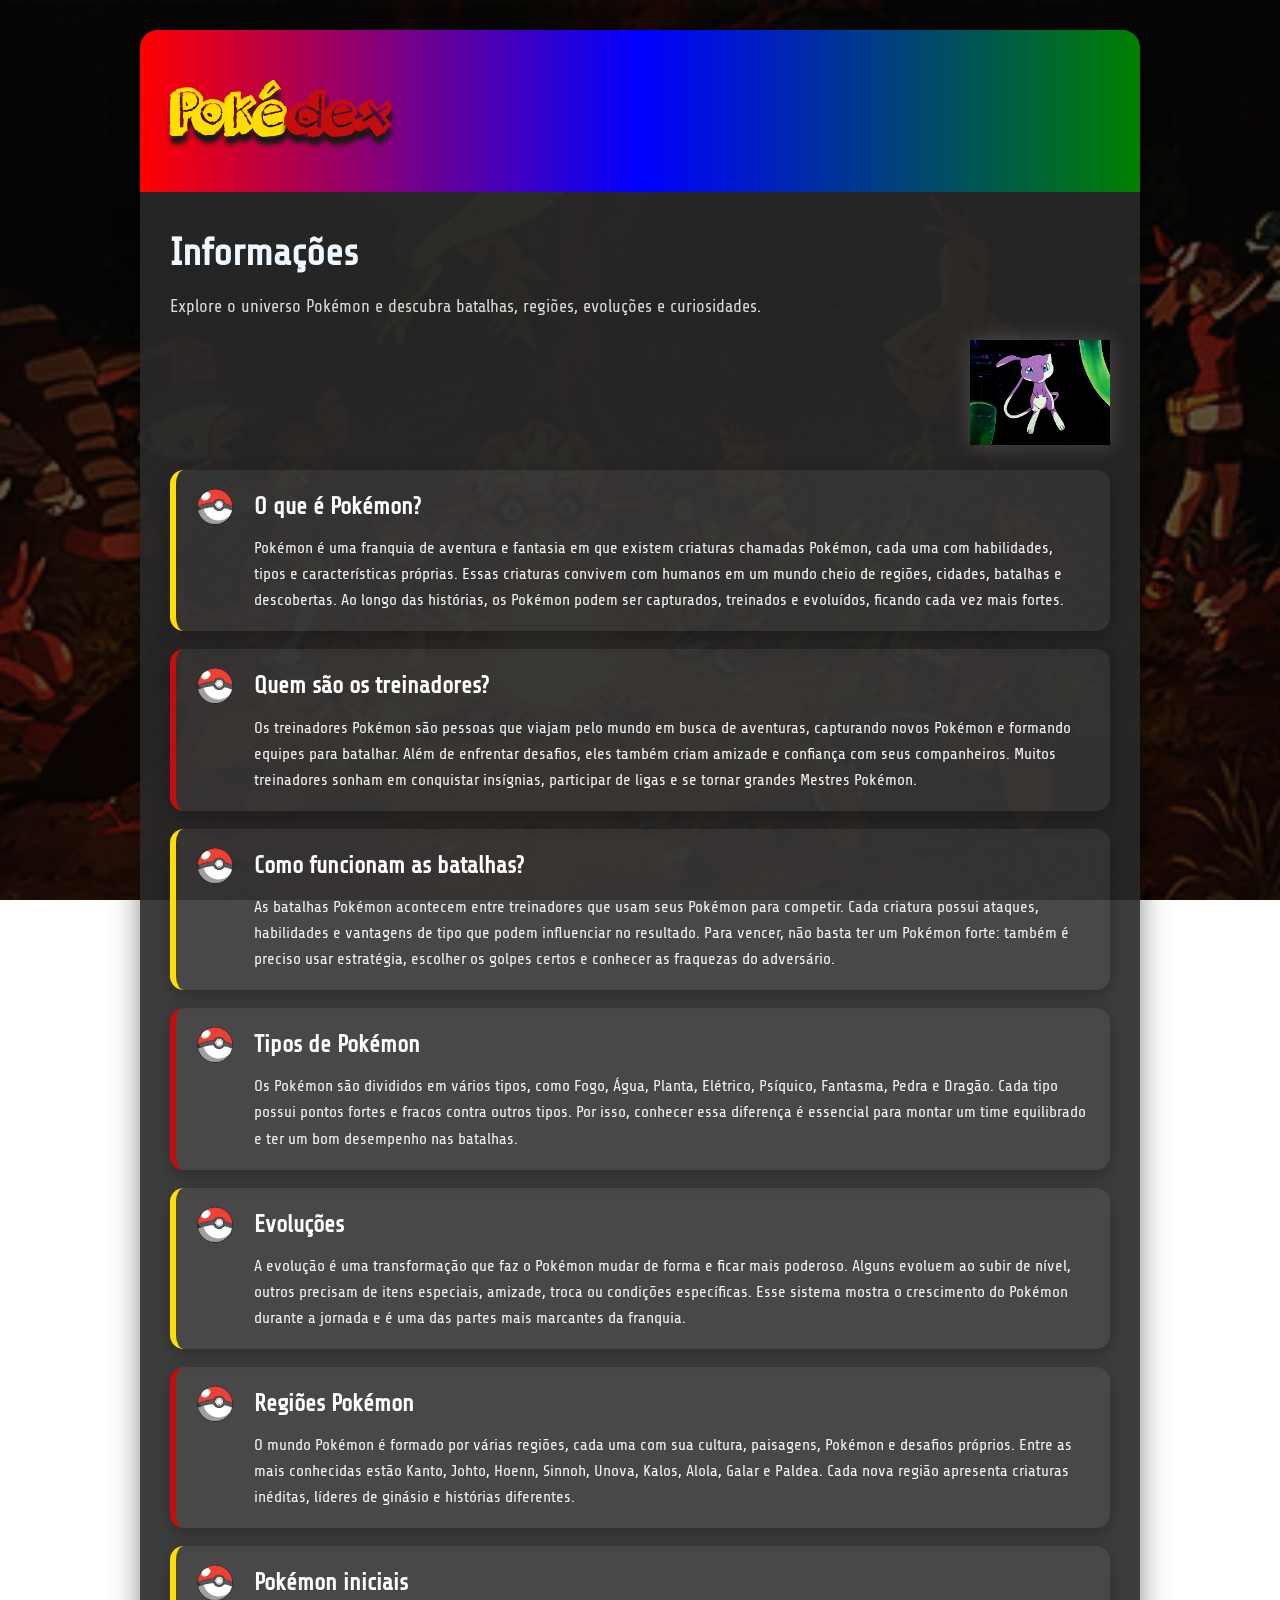
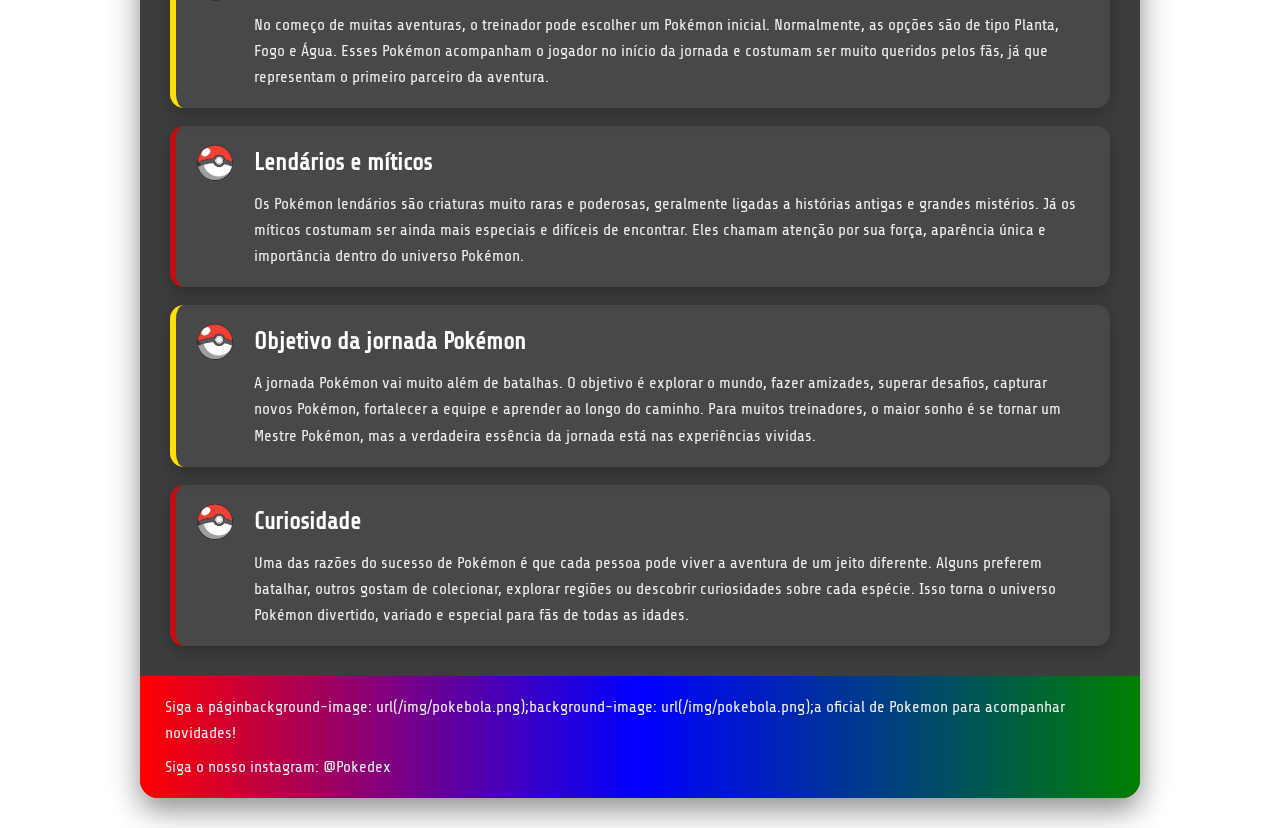
==== Informacao.html @ 4fdab459 "Atualização" ====
<!DOCTYPE html>
<html lang="en">

<head>
    <meta charset="UTF-8">
    <meta name="viewport" content="width=device-width, initial-scale=1.0">
    <title>Pokedex - Informações</title>
    <link rel="stylesheet" href="css/informacao.css">
</head>

<body>
    <div class="container">
        <header>
            <h1 class="titulo-principal">
                <span class="amarelo">Poké</span><span class="vermelho">dex</span>
            </h1>
        </header>
        <section>
            <article>
                <h1 class="info">Informações</h1>
                <p class="subinfo">
                    Explore o universo Pokémon e descubra batalhas, regiões, evoluções e curiosidades.
                </p>
                <img src="/img/mew.gif" alt="Mew animado" class="mew-topo">

                <ul>
                    <li>
                        <h2>O que é Pokémon?</h2>
                        <p>Pokémon é uma franquia de aventura e fantasia em que existem criaturas chamadas Pokémon, cada
                            uma com habilidades, tipos e características próprias. Essas criaturas convivem com humanos
                            em um mundo cheio de regiões, cidades, batalhas e descobertas. Ao longo das histórias, os
                            Pokémon podem ser capturados, treinados e evoluídos, ficando cada vez mais fortes.</p>
                    </li>

                    <li>
                        <h2>Quem são os treinadores?</h2>
                        <p>Os treinadores Pokémon são pessoas que viajam pelo mundo em busca de aventuras, capturando
                            novos Pokémon e formando equipes para batalhar. Além de enfrentar desafios, eles também
                            criam amizade e confiança com seus companheiros. Muitos treinadores sonham em conquistar
                            insígnias, participar de ligas e se tornar grandes Mestres Pokémon.</p>
                    </li>

                    <li>
                        <h2>Como funcionam as batalhas?</h2>
                        <p>As batalhas Pokémon acontecem entre treinadores que usam seus Pokémon para competir. Cada
                            criatura possui ataques, habilidades e vantagens de tipo que podem influenciar no resultado.
                            Para vencer, não basta ter um Pokémon forte: também é preciso usar estratégia, escolher os
                            golpes certos e conhecer as fraquezas do adversário.</p>
                    </li>

                    <li>
                        <h2>Tipos de Pokémon</h2>
                        <p>Os Pokémon são divididos em vários tipos, como Fogo, Água, Planta, Elétrico, Psíquico,
                            Fantasma, Pedra e Dragão. Cada tipo possui pontos fortes e fracos contra outros tipos. Por
                            isso, conhecer essa diferença é essencial para montar um time equilibrado e ter um bom
                            desempenho nas batalhas.</p>
                    </li>

                    <li>
                        <h2>Evoluções</h2>
                        <p>A evolução é uma transformação que faz o Pokémon mudar de forma e ficar mais poderoso. Alguns
                            evoluem ao subir de nível, outros precisam de itens especiais, amizade, troca ou condições
                            específicas. Esse sistema mostra o crescimento do Pokémon durante a jornada e é uma das
                            partes mais marcantes da franquia.</p>
                    </li>

                    <li>
                        <h2>Regiões Pokémon</h2>
                        <p>O mundo Pokémon é formado por várias regiões, cada uma com sua cultura, paisagens, Pokémon e
                            desafios próprios. Entre as mais conhecidas estão Kanto, Johto, Hoenn, Sinnoh, Unova, Kalos,
                            Alola, Galar e Paldea. Cada nova região apresenta criaturas inéditas, líderes de ginásio e
                            histórias diferentes.</p>
                    </li>

                    <li>
                        <h2>Pokémon iniciais</h2>
                        <p>No começo de muitas aventuras, o treinador pode escolher um Pokémon inicial. Normalmente, as
                            opções são de tipo Planta, Fogo e Água. Esses Pokémon acompanham o jogador no início da
                            jornada e costumam ser muito queridos pelos fãs, já que representam o primeiro parceiro da
                            aventura.</p>
                    </li>

                    <li>
                        <h2>Lendários e míticos</h2>
                        <p>Os Pokémon lendários são criaturas muito raras e poderosas, geralmente ligadas a histórias
                            antigas e grandes mistérios. Já os míticos costumam ser ainda mais especiais e difíceis de
                            encontrar. Eles chamam atenção por sua força, aparência única e importância dentro do
                            universo Pokémon.</p>
                    </li>

                    <li>
                        <h2>Objetivo da jornada Pokémon</h2>
                        <p>A jornada Pokémon vai muito além de batalhas. O objetivo é explorar o mundo, fazer amizades,
                            superar desafios, capturar novos Pokémon, fortalecer a equipe e aprender ao longo do
                            caminho. Para muitos treinadores, o maior sonho é se tornar um Mestre Pokémon, mas a
                            verdadeira essência da jornada está nas experiências vividas.</p>
                    </li>

                    <li>
                        <h2>Curiosidade</h2>
                        <p>Uma das razões do sucesso de Pokémon é que cada pessoa pode viver a aventura de um jeito
                            diferente. Alguns preferem batalhar, outros gostam de colecionar, explorar regiões ou
                            descobrir curiosidades sobre cada espécie. Isso torna o universo Pokémon divertido, variado
                            e especial para fãs de todas as idades.</p>
                    </li>
                </ul>
            </article>
        </section>
        <footer>
            <p>Siga a páginbackground-image: url(/img/pokebola.png);background-image: url(/img/pokebola.png);a oficial de Pokemon para acompanhar novidades!</p>
            <p>Siga o nosso instagram: @Pokedex</p>
        </footer>
    </div>
</body>

</html>
---- css/informacao.css ----
@import url('https://fonts.googleapis.com/css2?family=Share+Tech&display=swap');

@font-face {
    font-family: pokedex;
    src: url(/font/orange\ juice\ 20.ttf);
}

* {
    margin: 0;
    padding: 0;
    box-sizing: border-box;
}

body {
    font-family: "Share Tech", sans-serif;
    background-image:
        linear-gradient(rgba(0, 0, 0, 0.65), rgba(0, 0, 0, 0.65)),
        url(/img/imagem-fundo2.gif);
    background-repeat: no-repeat;
    background-size: cover;
    background-position: center;
    background-attachment: fixed;
    color: aliceblue;
    font-size: 1rem;
    line-height: 1.6;
    padding: 30px 15px;
}

.titulo-principal {
    padding: 30px;
    font-family: pokedex;
    font-size: 4em;
    text-shadow: 1px 8px 4px #1a1915;
}

.vermelho {
    color: rgb(196, 14, 14);
}

.amarelo {
    color: #FFDE00;
}

.container {
    max-width: 1000px;
    width: 100%;
    background-color: rgba(40, 40, 41, 0.9);
    margin: 0 auto;
    border-radius: 18px;
    overflow: hidden;
    box-shadow: 0 12px 30px rgba(0, 0, 0, 0.45);
}

header,
footer {
    background: linear-gradient(90deg, #ff0000, #0000ff, #008000);
}

section {
    padding: 30px;
}

.info {
    font-size: 2.4rem;
    margin-bottom: 8px;
}

.subinfo {
    font-size: 1.1rem;
    color: #d9d9d9;
    max-width: 700px;
    margin-bottom: 20px;
}

.mew-topo {
    display: block;
    width: 140px;
    max-width: 100%;
    margin: 0 0 25px auto;
    object-fit: contain;
    filter: drop-shadow(0 0 10px rgba(255, 255, 255, 0.18));
}

ul {
    list-style: none;
    display: grid;
    gap: 18px;
}

ul li {
    position: relative;
    background: rgba(255, 255, 255, 0.06);
    border-left: 6px solid #FFDE00;
    border-radius: 14px;
    padding: 18px 22px 18px 78px;
    box-shadow: 0 6px 18px rgba(0, 0, 0, 0.25);
    transition: transform 0.2s ease, background 0.2s ease;
}

ul li:hover {
    transform: translateY(-4px);
    background: rgba(255, 255, 255, 0.1);
}

ul li:nth-child(even) {
    border-left-color: rgb(196, 14, 14);
}

ul li::before {
    content: "";
    position: absolute;
    top: 18px;
    left: 20px;
    width: 38px;
    height: 38px;
    background-image: url(/img/pokebola.png);
    background-size: contain;
    background-repeat: no-repeat;
    background-position: center;
}

h2 {
    font-size: 1.45rem;
    margin-bottom: 10px;
    color: #ffffff;
}

p {
    font-size: 1.02rem;
    color: #f1f1f1;
}

footer {
    padding: 18px 25px;
    font-size: 1rem;
}

footer p + p {
    margin-top: 8px;
}

@media (max-width: 768px) {
    .titulo-principal {
        font-size: 2.8em;
        text-align: center;
    }

    .info {
        font-size: 2rem;
        text-align: center;
    }

    .subinfo {
        text-align: center;
        margin-left: auto;
        margin-right: auto;
    }

    .mew-topo {
        margin: 0 auto 25px auto;
        width: 120px;
    }

    section {
        padding: 20px;
    }

    ul li {
        padding: 70px 18px 18px 18px;
    }

    ul li::before {
        top: 16px;
        left: 50%;
        transform: translateX(-50%);
    }
}
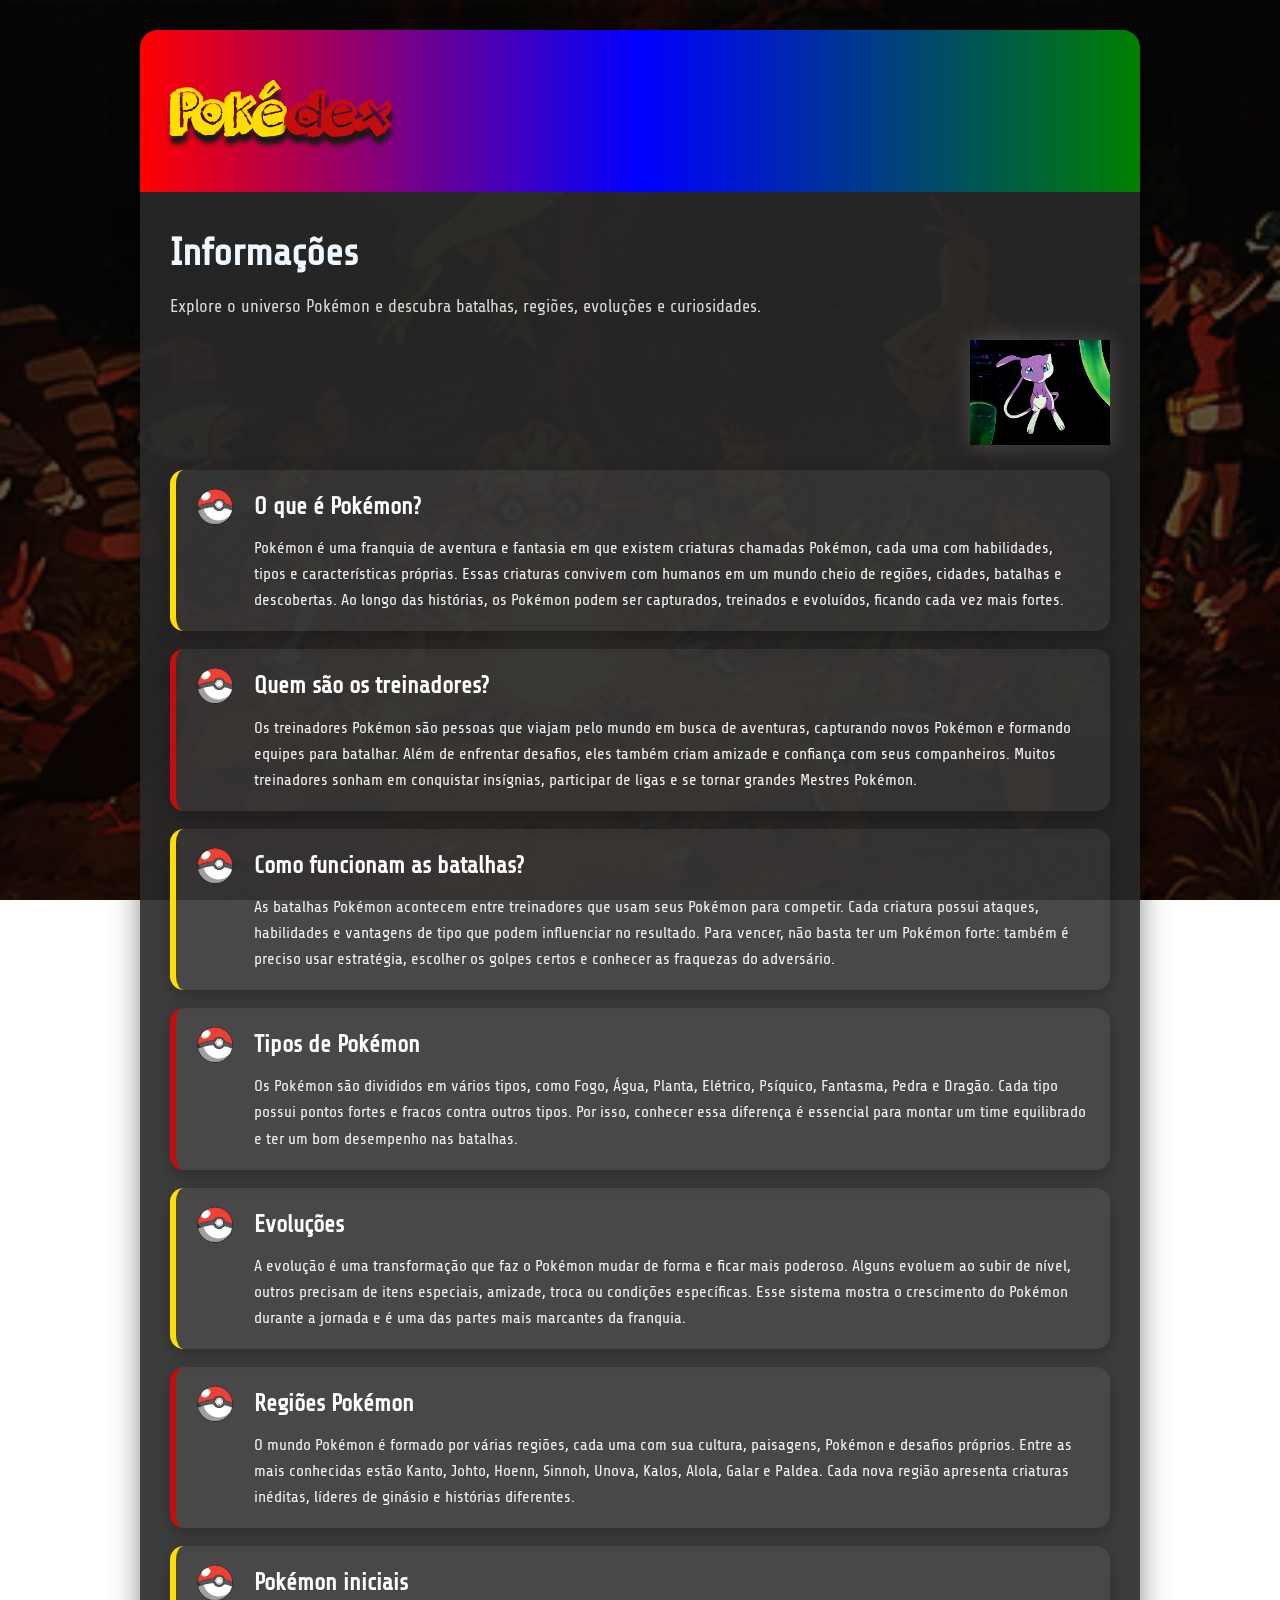
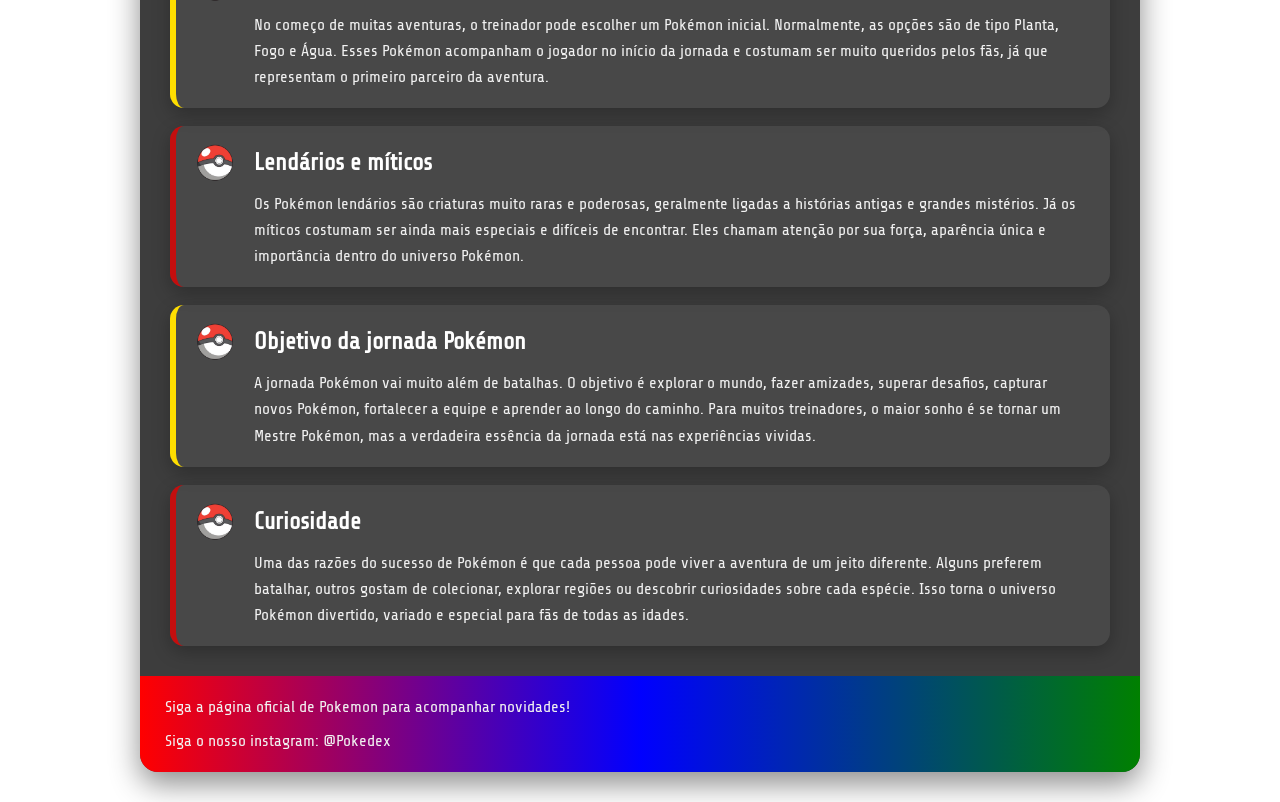
==== commit e2ae9bb9: "Atualizado" ====
--- a/Informacao.html
+++ b/Informacao.html
@@ -107,7 +107,7 @@
             </article>
         </section>
         <footer>
-            <p>Siga a páginbackground-image: url(/img/pokebola.png);background-image: url(/img/pokebola.png);a oficial de Pokemon para acompanhar novidades!</p>
+            <p>Siga a página oficial de Pokemon para acompanhar novidades!</p>
             <p>Siga o nosso instagram: @Pokedex</p>
         </footer>
     </div>
